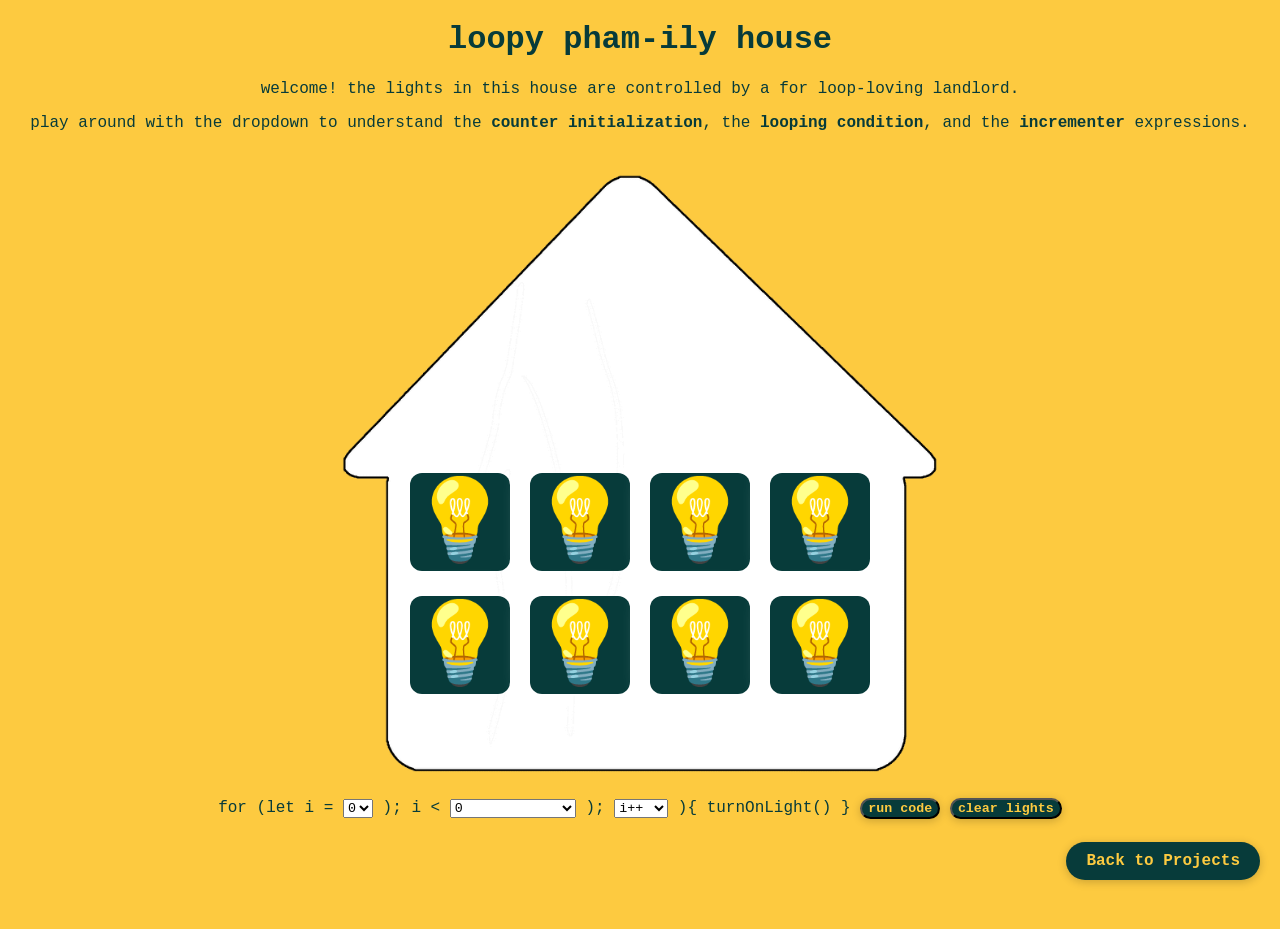
==== loops.html @ 87c2bb4a "loops front-end" ====
<!DOCTYPE html>
<html lang="en">

<head>
  <meta charset="UTF-8">
  <meta name="viewport" content="width=device-width, initial-scale=1.0">
  <title>phamily house</title>
  <link rel="stylesheet" href="loops.css">
</head>

<body>
  <h1>loopy pham-ily house</h1>
  <p>welcome! the lights in this house are controlled by a for loop-loving landlord.</p>
  <p>play around with the dropdown to understand the <b>counter initialization</b>, the <b>looping condition</b>, and the <b>incrementer</b> expressions.</p>
  <div id="wrapper">
    <div class="top-floor lights">
      <p class="lightbulb">💡</p>
      <p class="lightbulb">💡</p>
      <p class="lightbulb">💡</p>
      <p class="lightbulb">💡</p>
    </div>
    <div class="bottom-floor lights">
      <p class="lightbulb">💡</p>
      <p class="lightbulb">💡</p>
      <p class="lightbulb">💡</p>
      <p class="lightbulb">💡</p>
    </div>
  </div>
  <center>
  <span>for (let i = </span>
  <select name="init" id="init">
    <option value="0">0</option>
    <option value="1">1</option>
    <option value="2">2</option>
    <option value="3">3</option>
    <option value="4">4</option>
    <option value="5">5</option>
    <option value="6">6</option>
    <option value="7">7</option>
  </select>
  <span>); i < </span>
  <select name="init" id="init">
    <option value="0">0</option>
    <option value="1">1</option>
    <option value="2">2</option>
    <option value="3">3</option>
    <option value="4">4</option>
    <option value="5">5</option>
    <option value="6">6</option>
    <option value="7">7</option>
    <option value="length">lights.length</option>
  </select>
  <span>); </span>
  <select name="init" id="init">
    <option value="i++">i++</option>
    <option value="i+=1">i+=1</option>
    <option value="i+=2">i+=2</option>
    <option value="i+=3">i+=3</option>
    <option value="i+=4">i+=4</option>
  </select>
  <span>){ turnOnLight() }</span>
  <button id="run">run code</button>
  <button id="clear">clear lights</button>
</center>
  <a href="projects.html" class="projects-button">Back to Projects</a>
</body>

</html>
---- loops.css ----
body {
    height: 100vh;
    background-color: #FDCA40;
    color: #073B3A;
    font-family: 'Source Code Pro', monospace;
}

#wrapper {
    background-image: url('resources/house.png');
    background-repeat: no-repeat;
    background-size: contain;  /* Show entire image */
    background-position: center;
    height: 50vh;               /* Only half the viewport height */
    width: 100%;
    max-width: 800px;
    margin: auto;
    padding: 100px 40px;        /* Adjust as needed to place bulbs inside */
    position: relative;
    display: flex;
    flex-direction: column;
    align-items: center;
  }  

.lights {
    display: flex;
    flex-wrap: wrap;
    justify-content: center;
    gap: 20px;
}

.lightbulb {
    font-size: clamp(2rem, 10vw, 5rem); /* Responsive font size */
    background: #073B3A;
    padding: 0px;
    border-radius: 12px;
    box-shadow: 0 0 25px white;
    text-align: center;
    font-size: 80px;
    text-align: center;
    transition: 0.2s;
    margin: 0px;
}

h1, p {
    text-align: center;
}

.top-floor {
    padding-top: 25vh;
    display: flex;
    width: 100%;
    flex-wrap: wrap;
}

.bottom-floor {
    padding-top: 25px;
    display: flex;
    width: 100%;
    flex-wrap: wrap;
}

/* Add this to your CSS */
.projects-button {
    position: fixed;
    bottom: 20px;
    right: 20px;
    padding: 10px 20px;
    background-color: #073B3A;
    color: #FDCA40;
    text-decoration: none;
    border-radius: 30px;
    font-weight: bold;
    box-shadow: 0 2px 10px rgba(0,0,0,0.2);
    transition: all 0.3s ease;
    z-index: 1000; /* Ensures it stays above other content */
}

.projects-button:hover, button:hover {
    background-color: #0a5250;
    transform: translateY(-3px);
    box-shadow: 0 4px 15px rgba(0,0,0,0.3);
}

.projects-button:active, button:active {
    transform: translateY(1px);
}

a {
    color: white;
}

select {
    font-family: 'Source Code Pro', monospace;
}

button {
    font-family: 'Source Code Pro', monospace;
    color: white;
    background-color: #073B3A;
    color: #FDCA40;
    text-decoration: none;
    border-radius: 30px;
    font-weight: bold;
    box-shadow: 0 2px 10px rgba(0,0,0,0.2);
    transition: all 0.3s ease;

}

/* Responsive adjustment for smaller screens */
@media (max-width: 768px) {
    .projects-button {
        padding: 8px 16px;
        font-size: 0.9rem;
        bottom: 15px;
        right: 15px;
    }
}
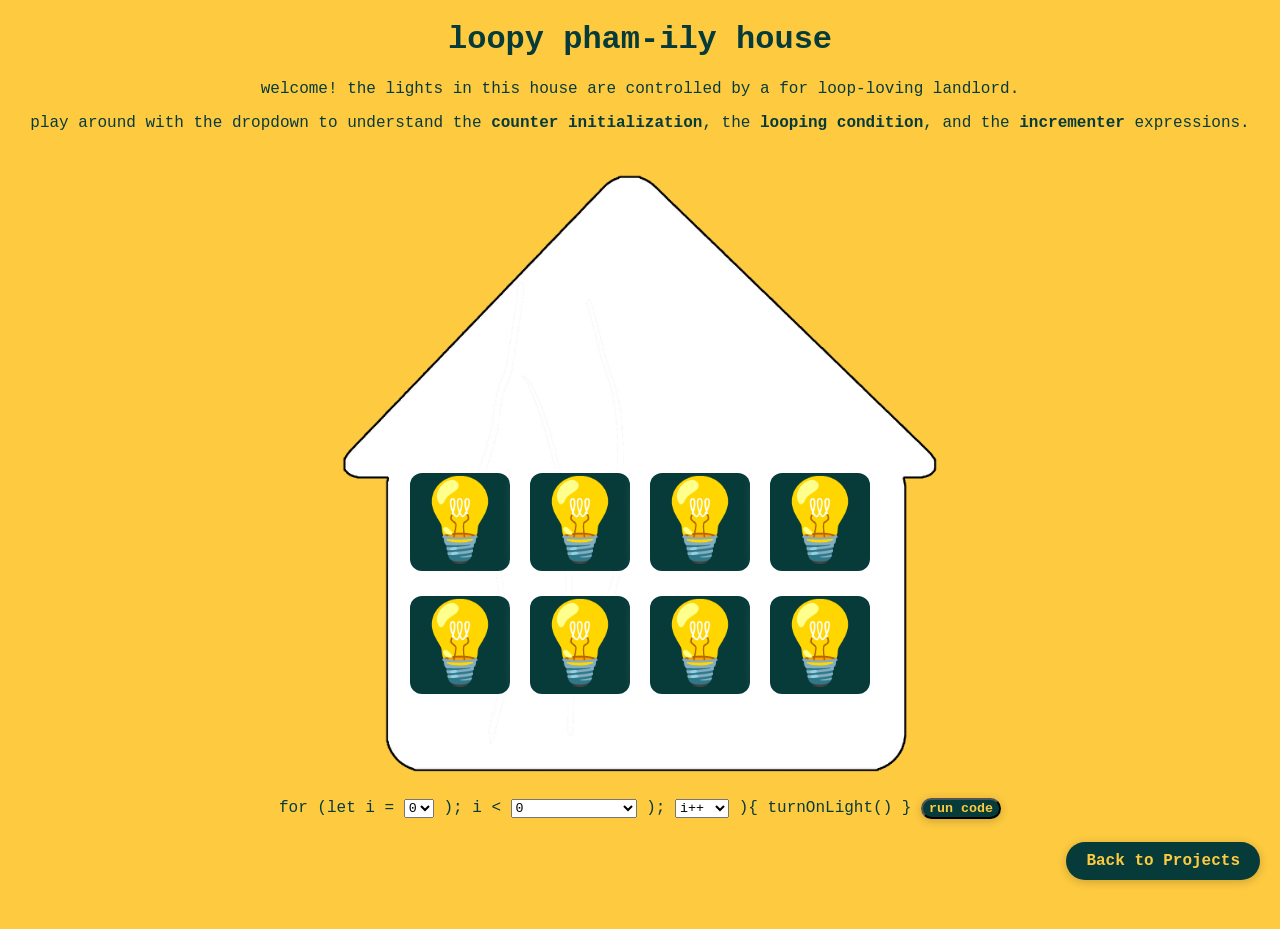
==== commit 4342af2d: "loop backend feature" ====
--- a/loops.html
+++ b/loops.html
@@ -5,7 +5,7 @@
   <meta charset="UTF-8">
   <meta name="viewport" content="width=device-width, initial-scale=1.0">
   <title>phamily house</title>
-  <link rel="stylesheet" href="loops.css">
+  <link rel="stylesheet" href="stylesheets/loops.css">
 </head>
 
 <body>
@@ -39,7 +39,7 @@
     <option value="7">7</option>
   </select>
   <span>); i < </span>
-  <select name="init" id="init">
+  <select name="stop" id="stop">
     <option value="0">0</option>
     <option value="1">1</option>
     <option value="2">2</option>
@@ -48,21 +48,23 @@
     <option value="5">5</option>
     <option value="6">6</option>
     <option value="7">7</option>
-    <option value="length">lights.length</option>
+    <option value="8">8</option>
+    <option value="8">lights.length</option>
   </select>
   <span>); </span>
-  <select name="init" id="init">
-    <option value="i++">i++</option>
-    <option value="i+=1">i+=1</option>
-    <option value="i+=2">i+=2</option>
-    <option value="i+=3">i+=3</option>
-    <option value="i+=4">i+=4</option>
+  <select name="inc" id="inc">
+    <option value="1">i++</option>
+    <option value="1">i+=1</option>
+    <option value="2">i+=2</option>
+    <option value="3">i+=3</option>
+    <option value="4">i+=4</option>
   </select>
   <span>){ turnOnLight() }</span>
   <button id="run">run code</button>
-  <button id="clear">clear lights</button>
 </center>
   <a href="projects.html" class="projects-button">Back to Projects</a>
+
+  <script src="scripts/loops.js"></script>
 </body>
 
 </html>
--- a/stylesheets/loops.css
+++ b/stylesheets/loops.css
@@ -0,0 +1,117 @@
+body {
+    height: 100vh;
+    background-color: #FDCA40;
+    color: #073B3A;
+    font-family: 'Source Code Pro', monospace;
+}
+
+#wrapper {
+    background-image: url('../resources/house.png');
+    background-repeat: no-repeat;
+    background-size: contain;  /* Show entire image */
+    background-position: center;
+    height: 50vh;               /* Only half the viewport height */
+    width: 100%;
+    max-width: 800px;
+    margin: auto;
+    padding: 100px 40px;        /* Adjust as needed to place bulbs inside */
+    position: relative;
+    display: flex;
+    flex-direction: column;
+    align-items: center;
+  }  
+
+.lights {
+    display: flex;
+    flex-wrap: wrap;
+    justify-content: center;
+    gap: 20px;
+}
+
+.lightbulb {
+    font-size: clamp(2rem, 10vw, 5rem); /* Responsive font size */
+    background: #073B3A;
+    padding: 0px;
+    border-radius: 12px;
+    box-shadow: 0 0 25px white;
+    text-align: center;
+    font-size: 80px;
+    text-align: center;
+    transition: 0.2s;
+    margin: 0px;
+}
+
+h1, p {
+    text-align: center;
+}
+
+.top-floor {
+    padding-top: 25vh;
+    display: flex;
+    width: 100%;
+    flex-wrap: wrap;
+}
+
+.bottom-floor {
+    padding-top: 25px;
+    display: flex;
+    width: 100%;
+    flex-wrap: wrap;
+}
+
+/* Add this to your CSS */
+.projects-button {
+    position: fixed;
+    bottom: 20px;
+    right: 20px;
+    padding: 10px 20px;
+    background-color: #073B3A;
+    color: #FDCA40;
+    text-decoration: none;
+    border-radius: 30px;
+    font-weight: bold;
+    box-shadow: 0 2px 10px rgba(0,0,0,0.2);
+    transition: all 0.3s ease;
+    z-index: 1000; /* Ensures it stays above other content */
+}
+
+.projects-button:hover, button:hover {
+    background-color: #0a5250;
+    transform: translateY(-3px);
+    box-shadow: 0 4px 15px rgba(0,0,0,0.3);
+}
+
+.projects-button:active, button:active {
+    transform: translateY(1px);
+}
+
+a {
+    color: white;
+}
+
+select {
+    font-family: 'Source Code Pro', monospace;
+}
+
+button {
+    font-family: 'Source Code Pro', monospace;
+    color: white;
+    background-color: #073B3A;
+    color: #FDCA40;
+    text-decoration: none;
+    border-radius: 30px;
+    font-weight: bold;
+    box-shadow: 0 2px 10px rgba(0,0,0,0.2);
+    transition: all 0.3s ease;
+
+}
+
+/* Responsive adjustment for smaller screens */
+@media (max-width: 768px) {
+    .projects-button {
+        padding: 8px 16px;
+        font-size: 0.9rem;
+        bottom: 15px;
+        right: 15px;
+    }
+}
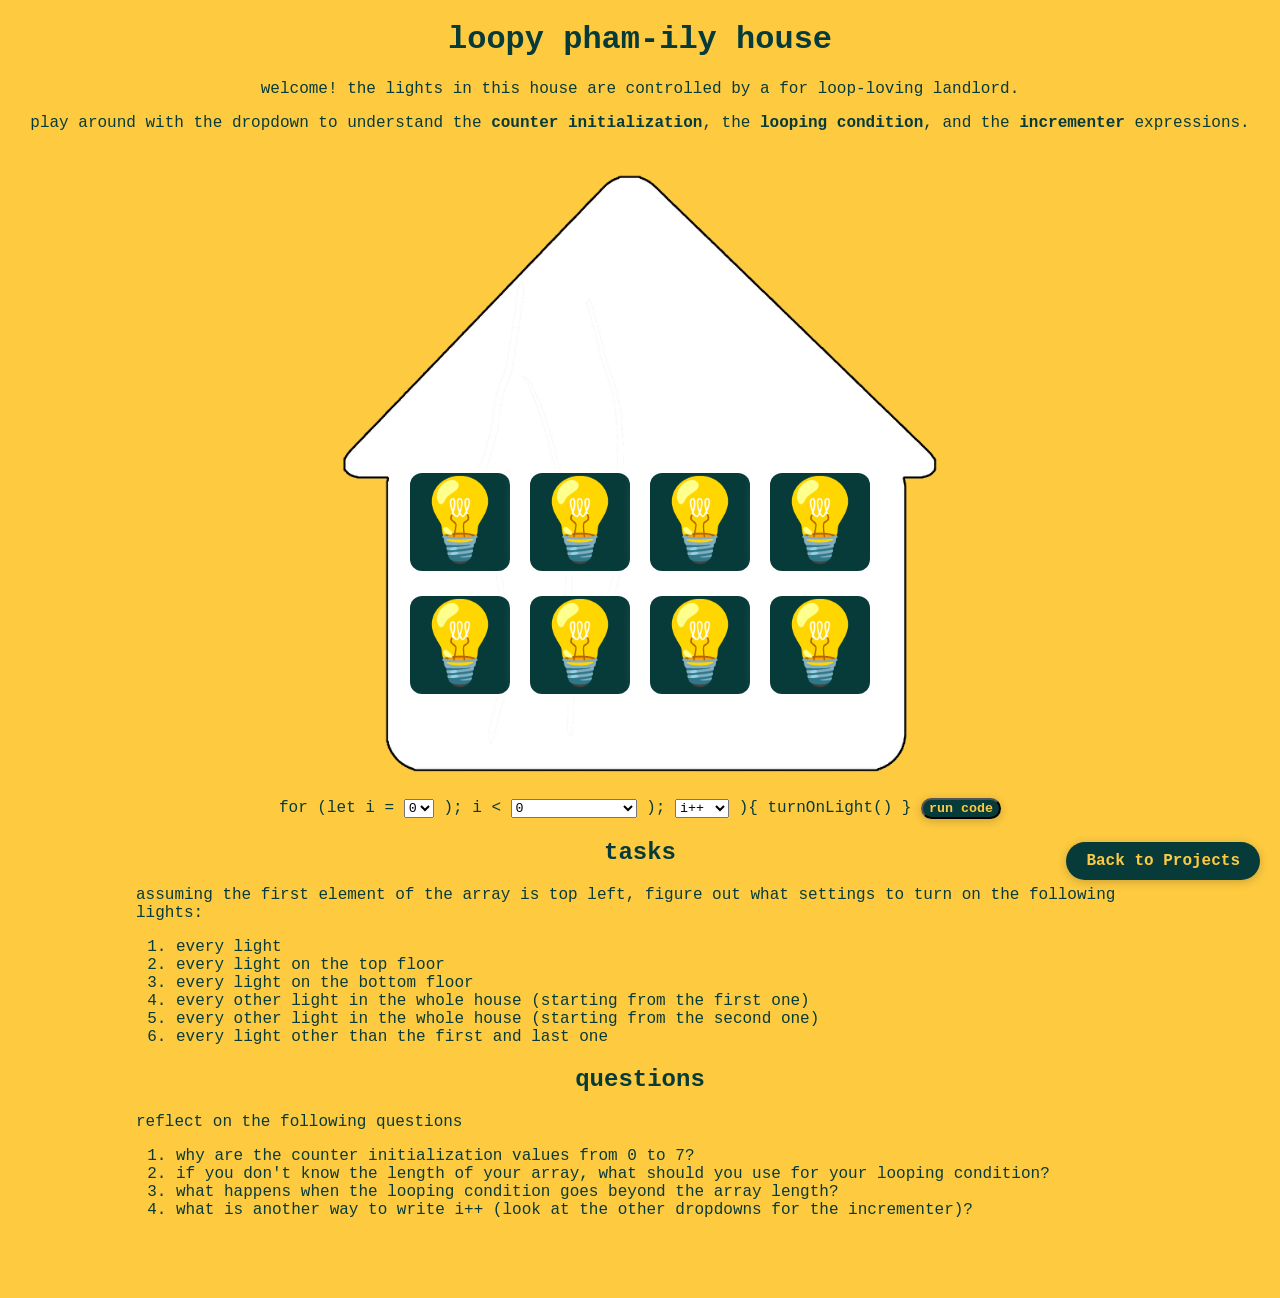
==== commit c0e3ab48: "work questions added" ====
--- a/loops.html
+++ b/loops.html
@@ -11,7 +11,8 @@
 <body>
   <h1>loopy pham-ily house</h1>
   <p>welcome! the lights in this house are controlled by a for loop-loving landlord.</p>
-  <p>play around with the dropdown to understand the <b>counter initialization</b>, the <b>looping condition</b>, and the <b>incrementer</b> expressions.</p>
+  <p>play around with the dropdown to understand the <b>counter initialization</b>, the <b>looping condition</b>, and
+    the <b>incrementer</b> expressions.</p>
   <div id="wrapper">
     <div class="top-floor lights">
       <p class="lightbulb">💡</p>
@@ -27,41 +28,64 @@
     </div>
   </div>
   <center>
-  <span>for (let i = </span>
-  <select name="init" id="init">
-    <option value="0">0</option>
-    <option value="1">1</option>
-    <option value="2">2</option>
-    <option value="3">3</option>
-    <option value="4">4</option>
-    <option value="5">5</option>
-    <option value="6">6</option>
-    <option value="7">7</option>
-  </select>
-  <span>); i < </span>
-  <select name="stop" id="stop">
-    <option value="0">0</option>
-    <option value="1">1</option>
-    <option value="2">2</option>
-    <option value="3">3</option>
-    <option value="4">4</option>
-    <option value="5">5</option>
-    <option value="6">6</option>
-    <option value="7">7</option>
-    <option value="8">8</option>
-    <option value="8">lights.length</option>
-  </select>
-  <span>); </span>
-  <select name="inc" id="inc">
-    <option value="1">i++</option>
-    <option value="1">i+=1</option>
-    <option value="2">i+=2</option>
-    <option value="3">i+=3</option>
-    <option value="4">i+=4</option>
-  </select>
-  <span>){ turnOnLight() }</span>
-  <button id="run">run code</button>
-</center>
+    <span>for (let i = </span>
+    <select name="init" id="init">
+      <option value="0">0</option>
+      <option value="1">1</option>
+      <option value="2">2</option>
+      <option value="3">3</option>
+      <option value="4">4</option>
+      <option value="5">5</option>
+      <option value="6">6</option>
+      <option value="7">7</option>
+    </select>
+    <span>); i < </span>
+        <select name="stop" id="stop">
+          <option value="0">0</option>
+          <option value="1">1</option>
+          <option value="2">2</option>
+          <option value="3">3</option>
+          <option value="4">4</option>
+          <option value="5">5</option>
+          <option value="6">6</option>
+          <option value="7">7</option>
+          <option value="8">8</option>
+          <option value="8">lights.length</option>
+        </select>
+        <span>); </span>
+        <select name="inc" id="inc">
+          <option value="1">i++</option>
+          <option value="2">i+=2</option>
+          <option value="3">i+=3</option>
+          <option value="4">i+=4</option>
+        </select>
+        <span>){ turnOnLight() }</span>
+        <button id="run">run code</button>
+  </center>
+
+  <h2>tasks</h2>
+  <div id="tasks">
+  assuming the first element of the array is top left, figure out what settings to turn on the following lights:
+  <ol>
+    <li>every light</li>
+    <li>every light on the top floor</li>
+    <li>every light on the bottom floor</li>
+    <li>every other light in the whole house (starting from the first one)</li>
+    <li>every other light in the whole house (starting from the second one)</li>
+    <li>every light other than the first and last one</li>
+  </ol>
+  </div>
+
+  <h2>questions</h2>
+  <div id="questions">
+  reflect on the following questions
+  <ol>
+    <li>why are the counter initialization values from 0 to 7?</li>
+    <li>if you don't know the length of your array, what should you use for your looping condition?</li>
+    <li>what happens when the looping condition goes beyond the array length?</li>
+    <li>what is another way to write i++ (look at the other dropdowns for the incrementer)?</li>
+  </ol>
+  </div>
   <a href="projects.html" class="projects-button">Back to Projects</a>
 
   <script src="scripts/loops.js"></script>
--- a/stylesheets/loops.css
+++ b/stylesheets/loops.css
@@ -41,7 +41,7 @@
     margin: 0px;
 }
 
-h1, p {
+h1, h2, p {
     text-align: center;
 }
 
@@ -106,6 +106,14 @@
 
 }
 
+#tasks, #questions {
+    margin: auto 10vw;
+}
+
+#questions {
+    padding-bottom: 5vh;
+}
+
 /* Responsive adjustment for smaller screens */
 @media (max-width: 768px) {
     .projects-button {
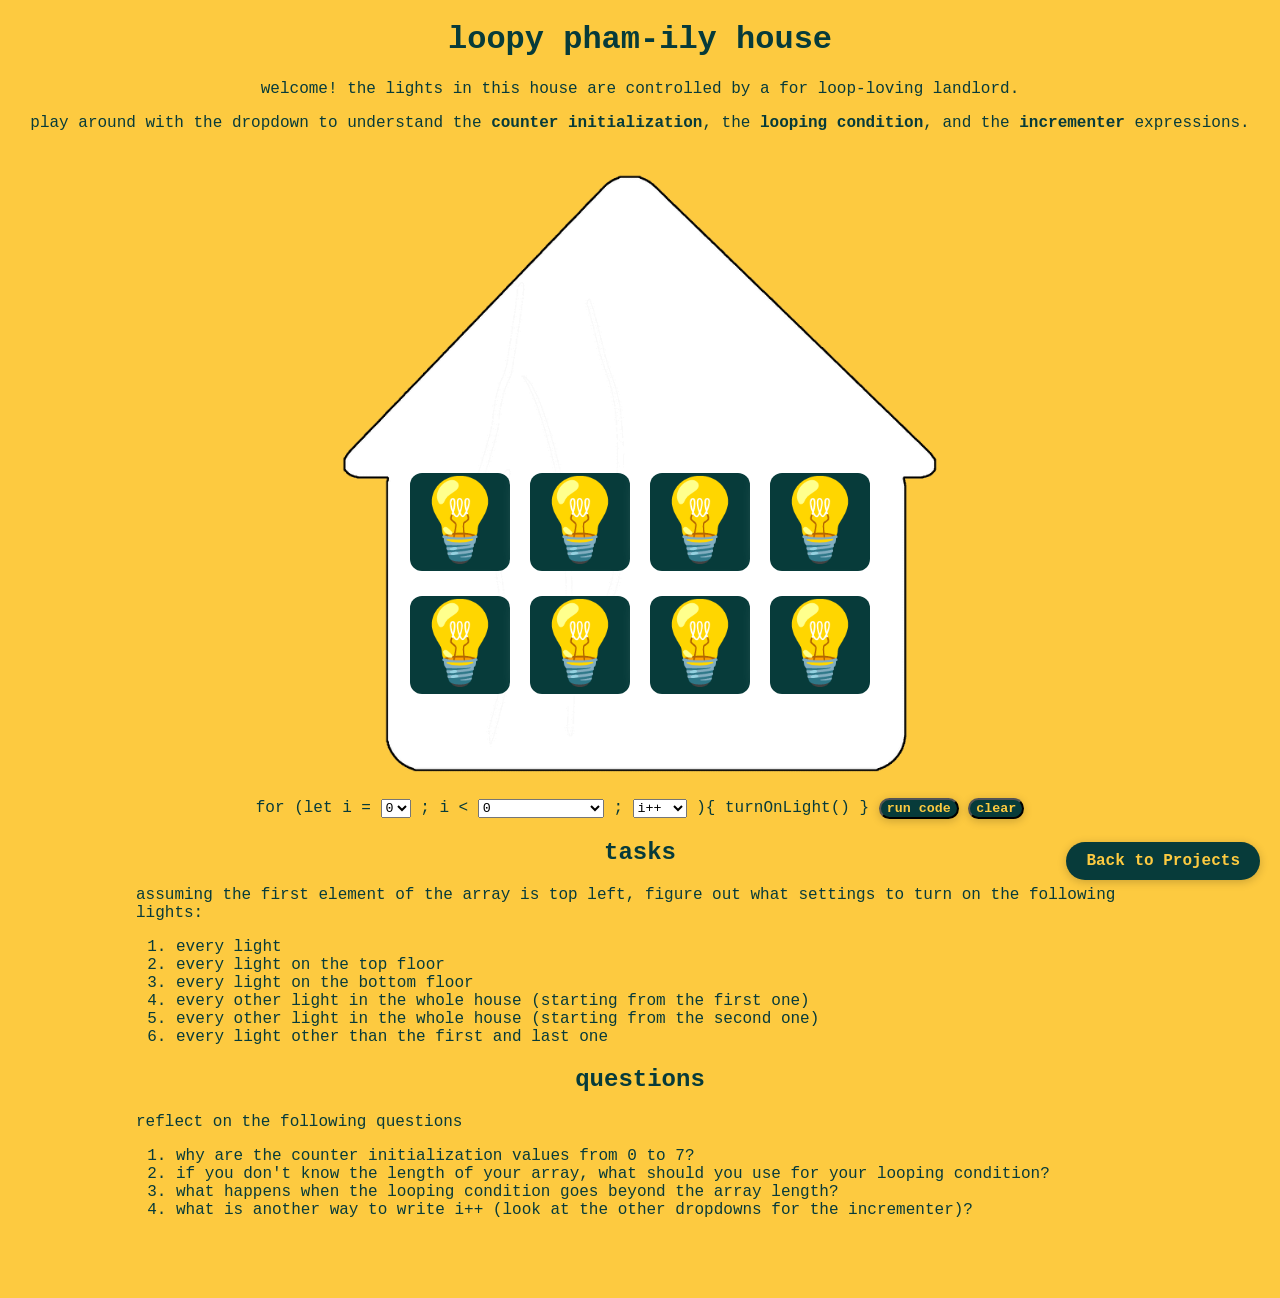
==== commit b90850fd: "bug fixes in loop" ====
--- a/loops.html
+++ b/loops.html
@@ -39,7 +39,7 @@
       <option value="6">6</option>
       <option value="7">7</option>
     </select>
-    <span>); i < </span>
+    <span>; i < </span>
         <select name="stop" id="stop">
           <option value="0">0</option>
           <option value="1">1</option>
@@ -52,7 +52,7 @@
           <option value="8">8</option>
           <option value="8">lights.length</option>
         </select>
-        <span>); </span>
+        <span>; </span>
         <select name="inc" id="inc">
           <option value="1">i++</option>
           <option value="2">i+=2</option>
@@ -61,6 +61,7 @@
         </select>
         <span>){ turnOnLight() }</span>
         <button id="run">run code</button>
+        <button id="clear">clear</button>
   </center>
 
   <h2>tasks</h2>
